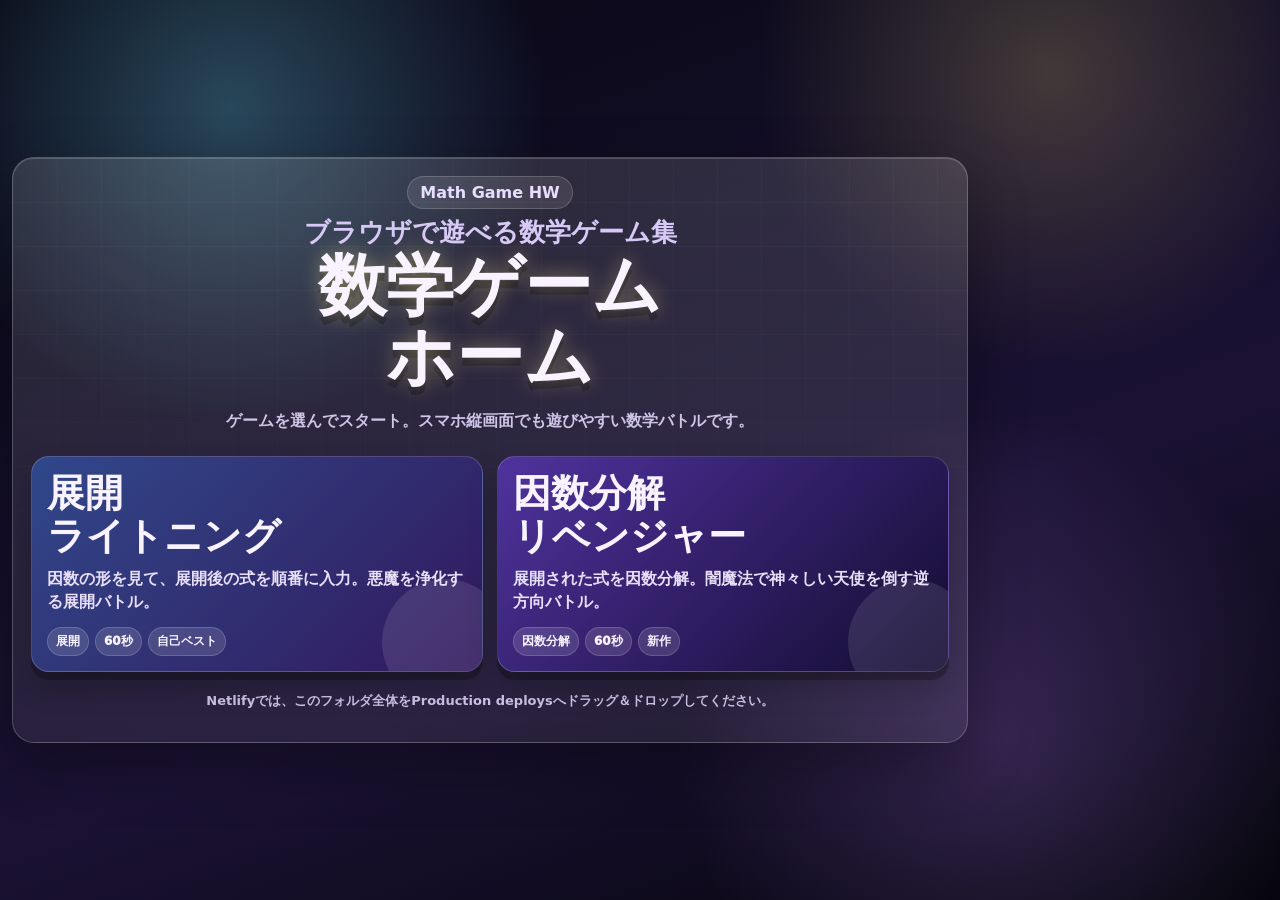
==== index.html @ fd9b8508 "Add files via upload" ====
<!doctype html>
<html lang="ja">
<head>
  <meta charset="utf-8">
  <meta name="viewport" content="width=device-width, initial-scale=1">
  <title>Math Game HW</title>
  <link rel="stylesheet" href="./shared/common.css">
  <style>
    :root{
      --sky:#87eaff;
      --gold:#ffe989;
      --purple:#b784ff;
      --dark:#070713;
    }
    body{
      background:
        radial-gradient(circle at 18% 12%, rgba(116,231,255,.28), transparent 24%),
        radial-gradient(circle at 82% 8%, rgba(255,233,137,.20), transparent 22%),
        radial-gradient(circle at 78% 82%, rgba(183,132,255,.22), transparent 26%),
        linear-gradient(160deg,#070713,#1b1234 62%,#05050b);
    }
    .homeCard{position:relative;overflow:hidden}
    .homeCard::before{
      content:"";position:absolute;inset:0;pointer-events:none;
      background-image:
        linear-gradient(rgba(255,255,255,.05) 1px,transparent 1px),
        linear-gradient(90deg,rgba(255,255,255,.04) 1px,transparent 1px);
      background-size:44px 44px;
      mask-image:linear-gradient(to bottom,rgba(0,0,0,.7),transparent 88%);
    }
    .homeInner{position:relative;z-index:1}
    .brand{
      display:inline-flex;align-items:center;gap:8px;margin:0 auto 10px;padding:6px 12px;border-radius:999px;
      background:rgba(255,255,255,.10);border:1px solid rgba(255,255,255,.18);color:#e8ddff;font-weight:900;
    }
    .brandWrap{text-align:center}
    .title small{display:block;font-size:clamp(17px,4vw,26px);color:#d7c9f5;text-shadow:none;margin-bottom:5px}
    .gameList{grid-template-columns:repeat(2,minmax(0,1fr));gap:14px;margin-top:22px}
    .gameCard{min-height:170px;position:relative;overflow:hidden;display:flex;flex-direction:column;justify-content:space-between}
    .gameCard::after{content:"";position:absolute;right:-26px;bottom:-34px;width:126px;height:126px;border-radius:50%;background:rgba(255,255,255,.10)}
    .gameCard.tenkai{background:linear-gradient(135deg,rgba(48,73,140,.98),rgba(51,24,95,.96))}
    .gameCard.revenger{background:linear-gradient(135deg,rgba(80,52,160,.98),rgba(18,11,48,.98))}
    .gameTitle{font-size:clamp(24px,5vw,38px);line-height:1.12;margin-bottom:10px}
    .gameDesc{font-size:clamp(13px,3vw,16px)}
    .tagRow{display:flex;flex-wrap:wrap;gap:6px;margin-top:13px}
    .tag{font-size:12px;font-weight:1000;border-radius:999px;padding:5px 8px;background:rgba(255,255,255,.13);border:1px solid rgba(255,255,255,.16);color:#f8f3ff}
    .footerNote{text-align:center;margin-top:18px;color:var(--muted);font-size:13px;line-height:1.65;font-weight:800}
    @media (max-width:720px){
      .gameList{grid-template-columns:1fr}
      .gameCard{min-height:142px}
    }
  </style>
</head>
<body>
  <main class="app shell">
    <section class="card homeCard">
      <div class="homeInner">
        <div class="brandWrap"><div class="brand">Math Game HW</div></div>
        <h1 class="title"><small>ブラウザで遊べる数学ゲーム集</small>数学ゲーム<br>ホーム</h1>
        <p class="lead">ゲームを選んでスタート。スマホ縦画面でも遊びやすい数学バトルです。</p>

        <div class="gameList">
          <a class="gameCard tenkai" href="./games/tenkai-lightning/">
            <span>
              <span class="gameTitle">展開<br>ライトニング</span>
              <span class="gameDesc">因数の形を見て、展開後の式を順番に入力。悪魔を浄化する展開バトル。</span>
            </span>
            <span class="tagRow"><span class="tag">展開</span><span class="tag">60秒</span><span class="tag">自己ベスト</span></span>
          </a>

          <a class="gameCard revenger" href="./games/factorization-revenger/">
            <span>
              <span class="gameTitle">因数分解<br>リベンジャー</span>
              <span class="gameDesc">展開された式を因数分解。闇魔法で神々しい天使を倒す逆方向バトル。</span>
            </span>
            <span class="tagRow"><span class="tag">因数分解</span><span class="tag">60秒</span><span class="tag">新作</span></span>
          </a>
        </div>

        <p class="footerNote">Netlifyでは、このフォルダ全体をProduction deploysへドラッグ＆ドロップしてください。</p>
      </div>
    </section>
  </main>
</body>
</html>
---- shared/common.css ----
/* MathGame_browser shared/common.css */
:root{
  --bg1:#070713;
  --bg2:#1b1234;
  --panel:rgba(255,255,255,.10);
  --text:#f8f3ff;
  --muted:#cfc3e6;
  --holy:#ffe989;
  --danger:#ff5577;
  --good:#87ffb6;
  --btn:#252b55;
  --btn2:#394781;
  --purple:#b784ff;
}

*{box-sizing:border-box}
html,body{min-height:100%;margin:0}
body{
  font-family:system-ui,-apple-system,BlinkMacSystemFont,"Segoe UI","Noto Sans JP",sans-serif;
  color:var(--text);
  background:
    radial-gradient(circle at 20% 12%, rgba(116,231,255,.22), transparent 26%),
    radial-gradient(circle at 80% 10%, rgba(183,132,255,.22), transparent 27%),
    linear-gradient(160deg,var(--bg1),var(--bg2) 65%,#05050b);
}
button,a{
  font-family:inherit;
  -webkit-tap-highlight-color:transparent;
}
button{
  color:var(--text);
  border:0;
  cursor:pointer;
  user-select:none;
  touch-action:manipulation;
}
a{color:inherit;text-decoration:none}

.app{
  min-height:100vh;
  display:flex;
  align-items:center;
  justify-content:center;
  padding:12px;
}
.shell{width:min(980px,100%)}
.card{
  background:linear-gradient(180deg,rgba(255,255,255,.13),rgba(255,255,255,.07));
  border:1px solid rgba(255,255,255,.20);
  border-radius:22px;
  padding:18px;
  box-shadow:0 22px 60px rgba(0,0,0,.32),inset 0 1px 0 rgba(255,255,255,.15);
}
.title{
  text-align:center;
  margin:0 0 10px;
  font-size:clamp(34px,8vw,68px);
  line-height:1.04;
  font-weight:1000;
  text-shadow:0 0 20px rgba(255,233,137,.42),0 8px 0 rgba(0,0,0,.28);
}
.lead{
  color:var(--muted);
  text-align:center;
  font-weight:850;
  line-height:1.6;
}
.small{
  color:var(--muted);
  font-size:13px;
  line-height:1.65;
}
.gameList{
  display:grid;
  grid-template-columns:repeat(2,minmax(0,1fr));
  gap:12px;
  margin:18px 0;
}
.gameCard{
  display:block;
  min-height:118px;
  border-radius:18px;
  padding:15px;
  background:linear-gradient(135deg,rgba(48,73,140,.95),rgba(34,27,82,.95));
  border:1px solid rgba(255,255,255,.18);
  box-shadow:0 8px 0 rgba(0,0,0,.25),0 16px 30px rgba(0,0,0,.20);
}
.gameCard:active{
  transform:translateY(4px);
  box-shadow:0 4px 0 rgba(0,0,0,.25);
}
.gameCard.muted{
  background:linear-gradient(135deg,rgba(70,70,82,.9),rgba(28,28,38,.95));
}
.gameTitle{
  display:block;
  font-size:clamp(18px,4vw,28px);
  font-weight:1000;
  margin-bottom:8px;
}
.gameDesc{
  color:#e7def7;
  line-height:1.45;
  font-weight:750;
}
.topBar{
  display:grid;
  grid-template-columns:1fr auto auto;
  gap:8px;
  align-items:center;
}
.stat{
  background:rgba(255,255,255,.10);
  border:1px solid rgba(255,255,255,.15);
  border-radius:14px;
  padding:9px 11px;
  font-weight:1000;
  text-align:center;
  min-width:78px;
}
.timeWrap{
  position:relative;
  height:28px;
  border-radius:999px;
  background:rgba(0,0,0,.28);
  overflow:hidden;
  border:1px solid rgba(255,255,255,.16);
}
.timeFill{
  height:100%;
  width:100%;
  background:linear-gradient(90deg,#87ffb6,#ffe989,#ff5577);
}
.timeLabel{
  position:absolute;
  inset:0;
  display:grid;
  place-items:center;
  color:#160f1d;
  font-weight:1000;
  text-shadow:0 1px rgba(255,255,255,.35);
}
.pillBtn{
  border-radius:999px;
  padding:11px 16px;
  background:linear-gradient(180deg,#3d4d8e,#26315f);
  border:1px solid rgba(255,255,255,.28);
  color:var(--text);
  font-weight:1000;
  box-shadow:0 7px 0 rgba(0,0,0,.28),0 14px 26px rgba(0,0,0,.22);
}
.pillBtn.primary{
  background:linear-gradient(135deg,#ffe989,#ffb84f);
  color:#261300;
}
.pillBtn.danger{
  background:linear-gradient(180deg,#ff6f8e,#b92f55);
  color:white;
}
.pillBtn:active{
  transform:translateY(3px);
  box-shadow:0 3px 0 rgba(0,0,0,.28),0 8px 16px rgba(0,0,0,.18);
}
.menuActions{
  display:flex;
  flex-wrap:wrap;
  justify-content:center;
  gap:10px;
  margin-top:14px;
}
.screen{display:none}
.screen.active{display:block}
@media (max-width:720px){
  .app{padding:9px}
  .card{padding:13px}
  .gameList{grid-template-columns:1fr}
  .topBar{grid-template-columns:1fr 1fr}
  .topBar .timeWrap{grid-column:1/-1;order:3}
}
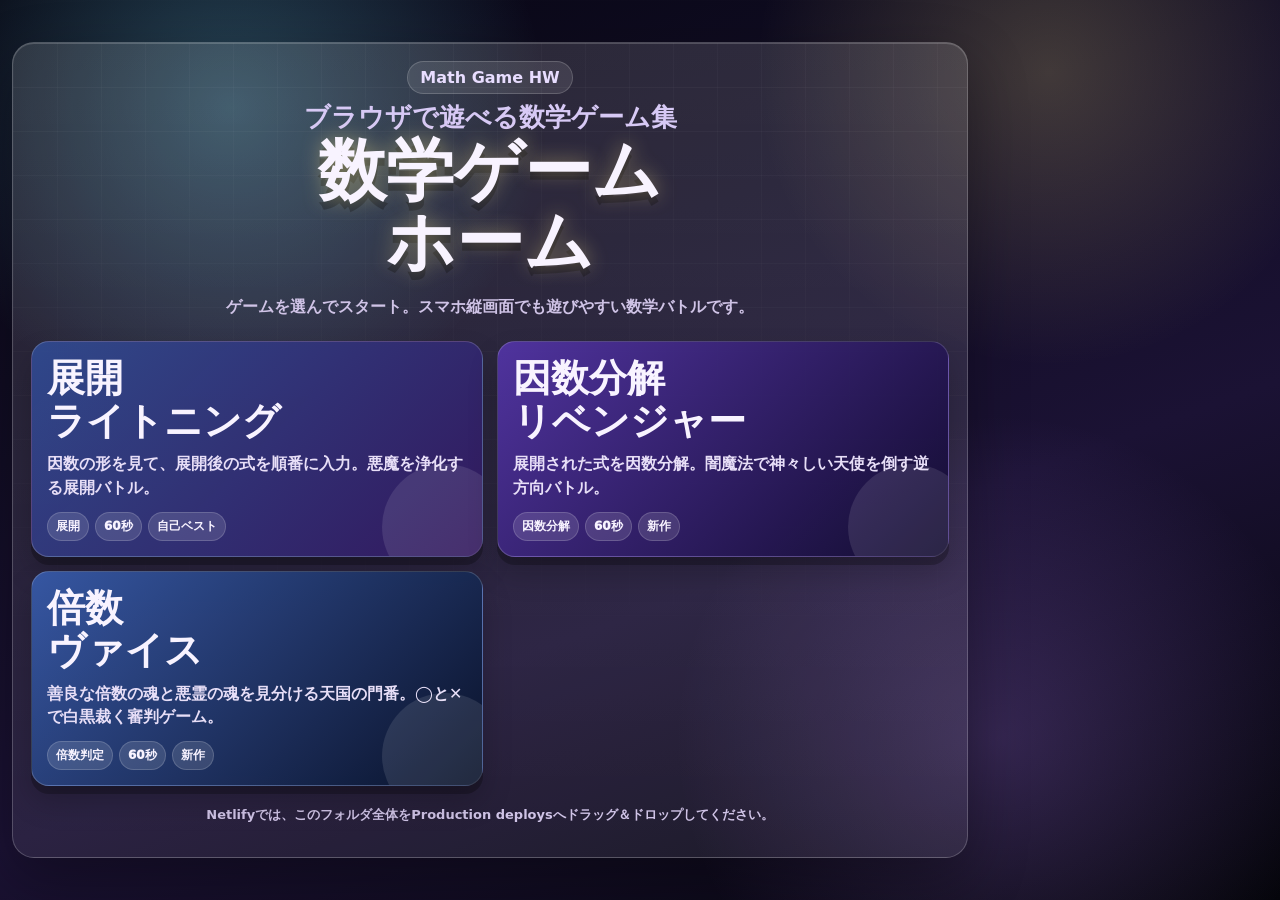
==== commit ae1b5359: "倍数ヴァイスを追加する" ====
--- a/index.html
+++ b/index.html
@@ -40,6 +40,7 @@
     .gameCard::after{content:"";position:absolute;right:-26px;bottom:-34px;width:126px;height:126px;border-radius:50%;background:rgba(255,255,255,.10)}
     .gameCard.tenkai{background:linear-gradient(135deg,rgba(48,73,140,.98),rgba(51,24,95,.96))}
     .gameCard.revenger{background:linear-gradient(135deg,rgba(80,52,160,.98),rgba(18,11,48,.98))}
+    .gameCard.vice{background:linear-gradient(135deg,rgba(55,88,164,.98),rgba(9,18,41,.98))}
     .gameTitle{font-size:clamp(24px,5vw,38px);line-height:1.12;margin-bottom:10px}
     .gameDesc{font-size:clamp(13px,3vw,16px)}
     .tagRow{display:flex;flex-wrap:wrap;gap:6px;margin-top:13px}
@@ -75,6 +76,14 @@
             </span>
             <span class="tagRow"><span class="tag">因数分解</span><span class="tag">60秒</span><span class="tag">新作</span></span>
           </a>
+
+          <a class="gameCard vice" href="./games/multiple-vice/">
+            <span>
+              <span class="gameTitle">倍数<br>ヴァイス</span>
+              <span class="gameDesc">善良な倍数の魂と悪霊の魂を見分ける天国の門番。◯と✕で白黒裁く審判ゲーム。</span>
+            </span>
+            <span class="tagRow"><span class="tag">倍数判定</span><span class="tag">60秒</span><span class="tag">新作</span></span>
+          </a>
         </div>
 
         <p class="footerNote">Netlifyでは、このフォルダ全体をProduction deploysへドラッグ＆ドロップしてください。</p>
